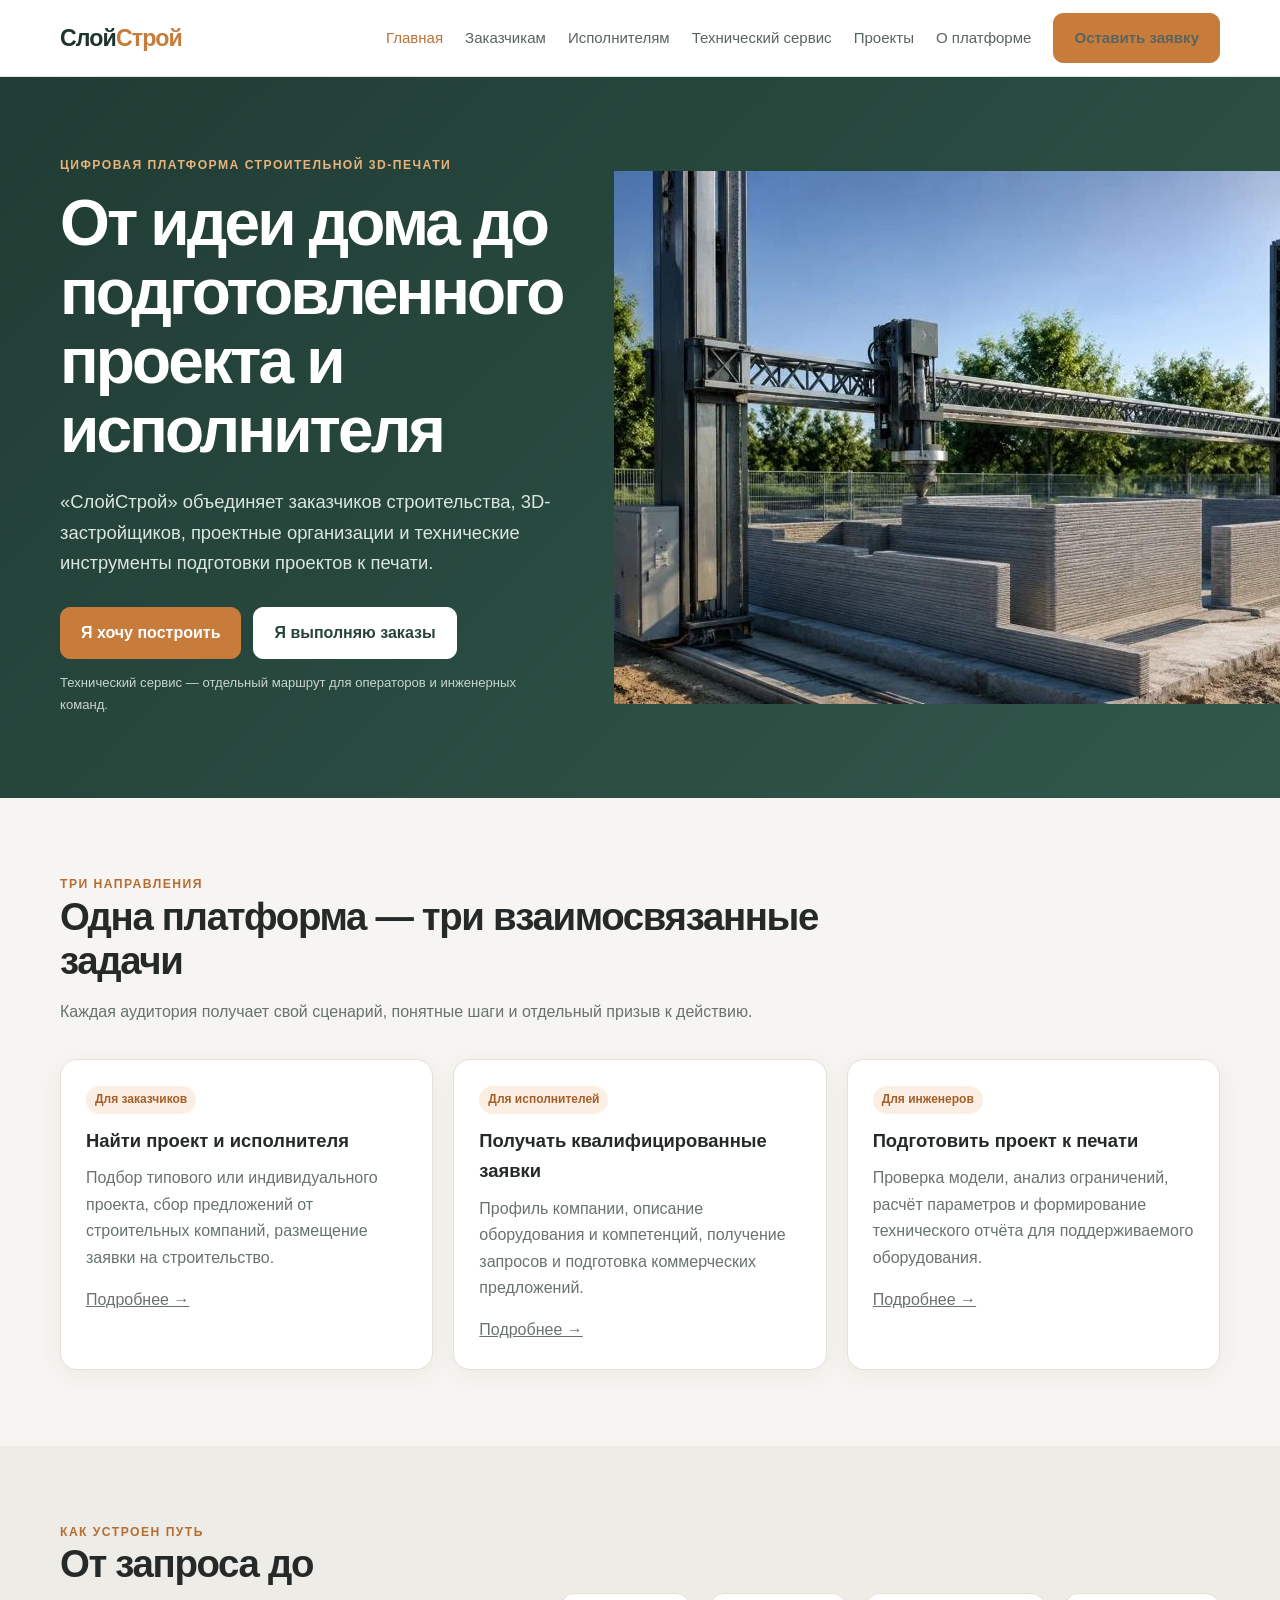
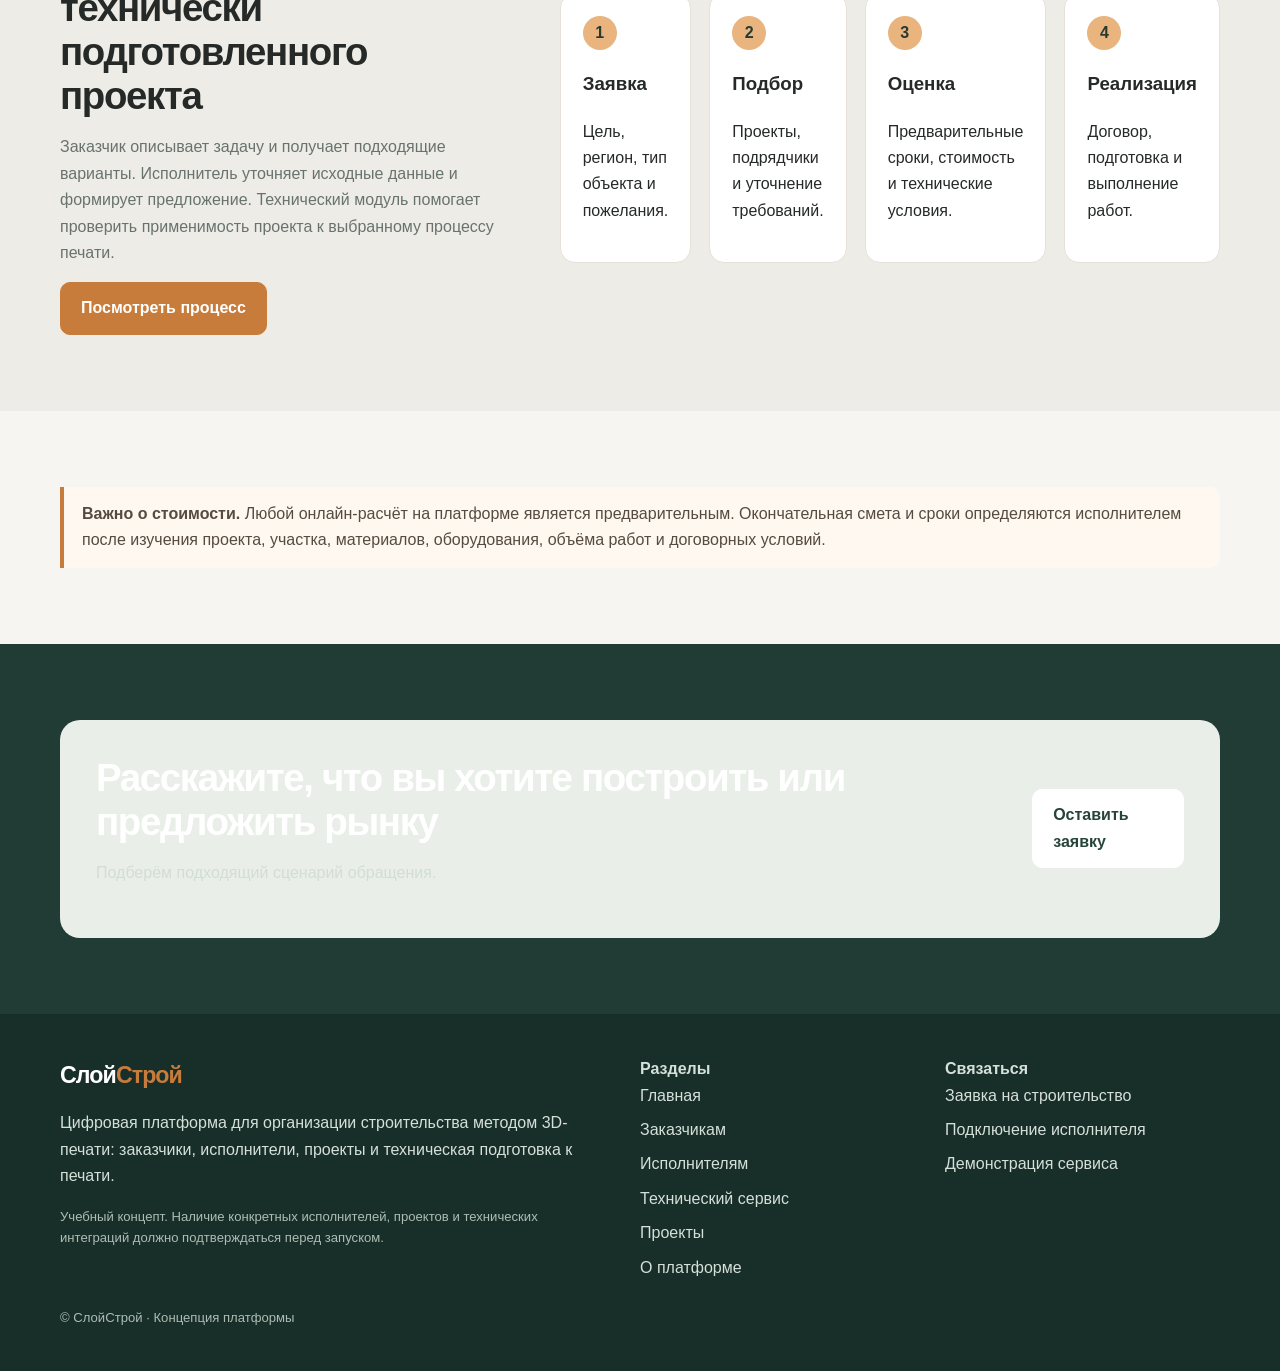
==== index.html @ fae3e363 "Add files via upload" ====
<!doctype html><html lang="ru"><head><meta charset="utf-8"><meta name="viewport" content="width=device-width,initial-scale=1"><title>Платформа строительства методом 3D-печати — СлойСтрой</title><meta name="description" content="Заказчики, 3D-застройщики, проектные организации и техническая подготовка проектов к строительной 3D-печати."><link rel="stylesheet" href="assets/styles.css"></head><body><header class="topbar"><div class="wrap nav"><a class="logo" href="index.html">Слой<span>Строй</span></a><nav class="navlinks"><a class="active" href="index.html">Главная</a><a class="" href="customers.html">Заказчикам</a><a class="" href="partners.html">Исполнителям</a><a class="" href="software.html">Технический сервис</a><a class="" href="projects.html">Проекты</a><a class="" href="about.html">О платформе</a><a class="nav-cta" href="contact.html">Оставить заявку</a></nav></div></header><main><section class="hero"><div class="wrap hero-grid"><div><div class="eyebrow">Цифровая платформа строительной 3D-печати</div><h1>От идеи дома до подготовленного проекта и исполнителя</h1><p>«СлойСтрой» объединяет заказчиков строительства, 3D-застройщиков, проектные организации и технические инструменты подготовки проектов к печати.</p><div class="hero-actions"><a class="btn" href="customers.html">Я хочу построить</a><a class="btn secondary light" href="partners.html">Я выполняю заказы</a></div><p class="hero-note">Технический сервис — отдельный маршрут для операторов и инженерных команд.</p></div><div><img src="assets/image-01.jpg" alt="Строительная 3D-печать на площадке" loading="lazy"></div></div></section>
<section class="section"><div class="wrap"><div class="section-head"><div class="eyebrow" style="color:#b66c32">Три направления</div><h2>Одна платформа — три взаимосвязанные задачи</h2><p class="muted">Каждая аудитория получает свой сценарий, понятные шаги и отдельный призыв к действию.</p></div><div class="cards"><article class="card"><span class="tag">Для заказчиков</span><h3>Найти проект и исполнителя</h3><p>Подбор типового или индивидуального проекта, сбор предложений от строительных компаний, размещение заявки на строительство.</p><p style="margin-top:16px"><a href="customers.html">Подробнее →</a></p></article><article class="card"><span class="tag">Для исполнителей</span><h3>Получать квалифицированные заявки</h3><p>Профиль компании, описание оборудования и компетенций, получение запросов и подготовка коммерческих предложений.</p><p style="margin-top:16px"><a href="partners.html">Подробнее →</a></p></article><article class="card"><span class="tag">Для инженеров</span><h3>Подготовить проект к печати</h3><p>Проверка модели, анализ ограничений, расчёт параметров и формирование технического отчёта для поддерживаемого оборудования.</p><p style="margin-top:16px"><a href="software.html">Подробнее →</a></p></article></div></div></section>
<section class="section alt"><div class="wrap split"><div><div class="eyebrow" style="color:#b66c32">Как устроен путь</div><h2>От запроса до технически подготовленного проекта</h2><p class="muted">Заказчик описывает задачу и получает подходящие варианты. Исполнитель уточняет исходные данные и формирует предложение. Технический модуль помогает проверить применимость проекта к выбранному процессу печати.</p><a class="btn" href="about.html">Посмотреть процесс</a></div><div class="steps"><div class="step"><div class="num">1</div><h3>Заявка</h3><p>Цель, регион, тип объекта и пожелания.</p></div><div class="step"><div class="num">2</div><h3>Подбор</h3><p>Проекты, подрядчики и уточнение требований.</p></div><div class="step"><div class="num">3</div><h3>Оценка</h3><p>Предварительные сроки, стоимость и технические условия.</p></div><div class="step"><div class="num">4</div><h3>Реализация</h3><p>Договор, подготовка и выполнение работ.</p></div></div></div></section>
<section class="section"><div class="wrap"><div class="notice"><b>Важно о стоимости.</b> Любой онлайн-расчёт на платформе является предварительным. Окончательная смета и сроки определяются исполнителем после изучения проекта, участка, материалов, оборудования, объёма работ и договорных условий.</div></div></section>
<section class="section dark"><div class="wrap cta"><div><h2>Расскажите, что вы хотите построить или предложить рынку</h2><p class="muted">Подберём подходящий сценарий обращения.</p></div><a class="btn light" href="contact.html">Оставить заявку</a></div></section></main><footer class="footer"><div class="wrap footer-grid"><div><a class="logo" href="index.html" style="color:#fff">Слой<span>Строй</span></a><p>Цифровая платформа для организации строительства методом 3D-печати: заказчики, исполнители, проекты и техническая подготовка к печати.</p><p class="small">Учебный концепт. Наличие конкретных исполнителей, проектов и технических интеграций должно подтверждаться перед запуском.</p></div><div><b>Разделы</b><div class="footer-links"><a class="active" href="index.html">Главная</a><a class="" href="customers.html">Заказчикам</a><a class="" href="partners.html">Исполнителям</a><a class="" href="software.html">Технический сервис</a><a class="" href="projects.html">Проекты</a><a class="" href="about.html">О платформе</a></div></div><div><b>Связаться</b><div class="footer-links"><a href="contact.html">Заявка на строительство</a><a href="contact.html">Подключение исполнителя</a><a href="contact.html">Демонстрация сервиса</a></div></div></div><div class="wrap small" style="margin-top:26px">© СлойСтрой · Концепция платформы</div></footer></body></html>
---- assets/styles.css ----
*{box-sizing:border-box}html{scroll-behavior:smooth}body{margin:0;font-family:Inter,-apple-system,BlinkMacSystemFont,"Segoe UI",Arial,sans-serif;background:#f7f5f1;color:#252a28;line-height:1.65}a{color:inherit}.wrap{width:min(1160px,calc(100% - 40px));margin:auto}.topbar{position:sticky;top:0;z-index:20;background:rgba(255,255,255,.94);backdrop-filter:blur(12px);border-bottom:1px solid #e7e2da}.nav{min-height:76px;display:flex;align-items:center;justify-content:space-between;gap:24px}.logo{text-decoration:none;font-weight:850;font-size:1.45rem;letter-spacing:-.04em;color:#20342f}.logo span{color:#c77c3b}.navlinks{display:flex;gap:22px;align-items:center;flex-wrap:wrap}.navlinks a{text-decoration:none;color:#59645f;font-size:.94rem}.navlinks a:hover,.navlinks a.active{color:#bd7135}.nav-cta,.btn{display:inline-flex;align-items:center;justify-content:center;padding:12px 20px;border-radius:10px;text-decoration:none;font-weight:700;background:#c77c3b;color:#fff;border:1px solid #c77c3b;cursor:pointer}.btn.secondary{background:transparent;color:#27443b;border-color:#b8c4bd}.btn.light{background:#fff;color:#27443b;border-color:#fff}.hero{padding:78px 0 70px;background:linear-gradient(135deg,#203c34,#31574b);color:#fff}.hero-grid{display:grid;grid-template-columns:1.05fr .95fr;gap:52px;align-items:center}.eyebrow{text-transform:uppercase;letter-spacing:.12em;font-size:.76rem;font-weight:800;color:#e8b47d}.hero h1{font-size:clamp(2.35rem,5vw,4.35rem);line-height:1.08;letter-spacing:-.045em;margin:14px 0 22px;max-width:760px}.hero p{font-size:1.15rem;color:#dbe6df;max-width:650px}.hero-actions{display:flex;gap:12px;flex-wrap:wrap;margin-top:28px}.hero-img{width:100%;aspect-ratio:4/3;object-fit:cover;border-radius:22px;box-shadow:0 24px 60px #13282066}.hero-note{font-size:.82rem!important;color:#c8d5cd!important}.section{padding:76px 0}.section.alt{background:#eeece6}.section.dark{background:#203c34;color:#fff}.section-head{max-width:760px;margin-bottom:34px}.section h2{font-size:clamp(1.8rem,3vw,2.7rem);line-height:1.15;letter-spacing:-.035em;margin:0 0 14px}.muted{color:#68736e}.dark .muted{color:#d1ddd6}.cards{display:grid;grid-template-columns:repeat(3,1fr);gap:20px}.card{background:#fff;border:1px solid #e5e1d9;border-radius:17px;padding:25px;box-shadow:0 6px 24px #243b3010}.card h3{margin:0 0 9px;font-size:1.15rem}.card p{margin:0;color:#68736e}.card .tag{display:inline-block;color:#a65e28;background:#fbefe4;padding:4px 9px;border-radius:20px;font-size:.75rem;font-weight:800;margin-bottom:12px}.steps{display:grid;grid-template-columns:repeat(4,1fr);gap:18px}.step{padding:22px;background:#fff;border-radius:15px;border:1px solid #e5e1d9}.num{width:34px;height:34px;border-radius:50%;display:grid;place-items:center;background:#e9b47e;color:#263a32;font-weight:900;margin-bottom:14px}.split{display:grid;grid-template-columns:1fr 1fr;gap:44px;align-items:center}.photo-grid{display:grid;grid-template-columns:repeat(2,1fr);gap:16px}.photo-grid img{width:100%;aspect-ratio:4/3;object-fit:cover;border-radius:15px}.photo-grid figure{margin:0}.photo-grid figcaption{font-size:.82rem;color:#68736e;margin-top:7px}.list{padding-left:20px}.list li{margin:8px 0}.notice{border-left:4px solid #c77c3b;padding:14px 18px;background:#fff8f0;border-radius:0 10px 10px 0;color:#554b40}.dark .notice{background:#2c4a40;color:#e6eee9}.cta{padding:36px;border-radius:20px;background:#e9eee9;display:flex;justify-content:space-between;gap:25px;align-items:center}.cta h2{margin:0}.formbox{max-width:720px;background:#fff;border:1px solid #e5e1d9;padding:28px;border-radius:18px}.formgrid{display:grid;grid-template-columns:1fr 1fr;gap:14px}label{display:block;font-weight:700;font-size:.9rem}input,select,textarea{width:100%;margin-top:6px;padding:12px;border:1px solid #d8d9d3;border-radius:9px;font:inherit;background:#fff}textarea{min-height:120px}.full{grid-column:1/-1}.form-hint{font-size:.82rem;color:#77817c}.footer{background:#182e28;color:#d5e0d9;padding:42px 0}.footer-grid{display:grid;grid-template-columns:2fr 1fr 1fr;gap:30px}.footer a{color:#d5e0d9;text-decoration:none}.footer-links{display:grid;gap:8px}.small{font-size:.82rem;color:#aebdb4}.page-title{padding:58px 0 42px;background:#e9eee9}.page-title h1{font-size:clamp(2rem,4vw,3.2rem);line-height:1.1;margin:0 0 12px;letter-spacing:-.04em}.breadcrumbs{font-size:.82rem;color:#748078;margin-bottom:14px}.pill{display:inline-block;border:1px solid #d6dcd6;border-radius:30px;padding:6px 11px;margin:4px;font-size:.82rem;color:#53625a}.placeholder{padding:26px;background:#f4f0e9;border:1px dashed #c8b9a5;border-radius:14px;color:#655b50}@media(max-width:900px){.nav{align-items:flex-start;padding:16px 0;flex-direction:column}.navlinks{gap:12px}.hero-grid,.split{grid-template-columns:1fr}.cards{grid-template-columns:repeat(2,1fr)}.steps{grid-template-columns:repeat(2,1fr)}.footer-grid{grid-template-columns:1fr 1fr}}@media(max-width:600px){.wrap{width:min(100% - 28px,1160px)}.hero{padding:54px 0}.section{padding:54px 0}.cards,.steps,.photo-grid,.formgrid,.footer-grid{grid-template-columns:1fr}.cta{display:block;padding:25px}.cta .btn{margin-top:18px}.navlinks a{font-size:.88rem}}
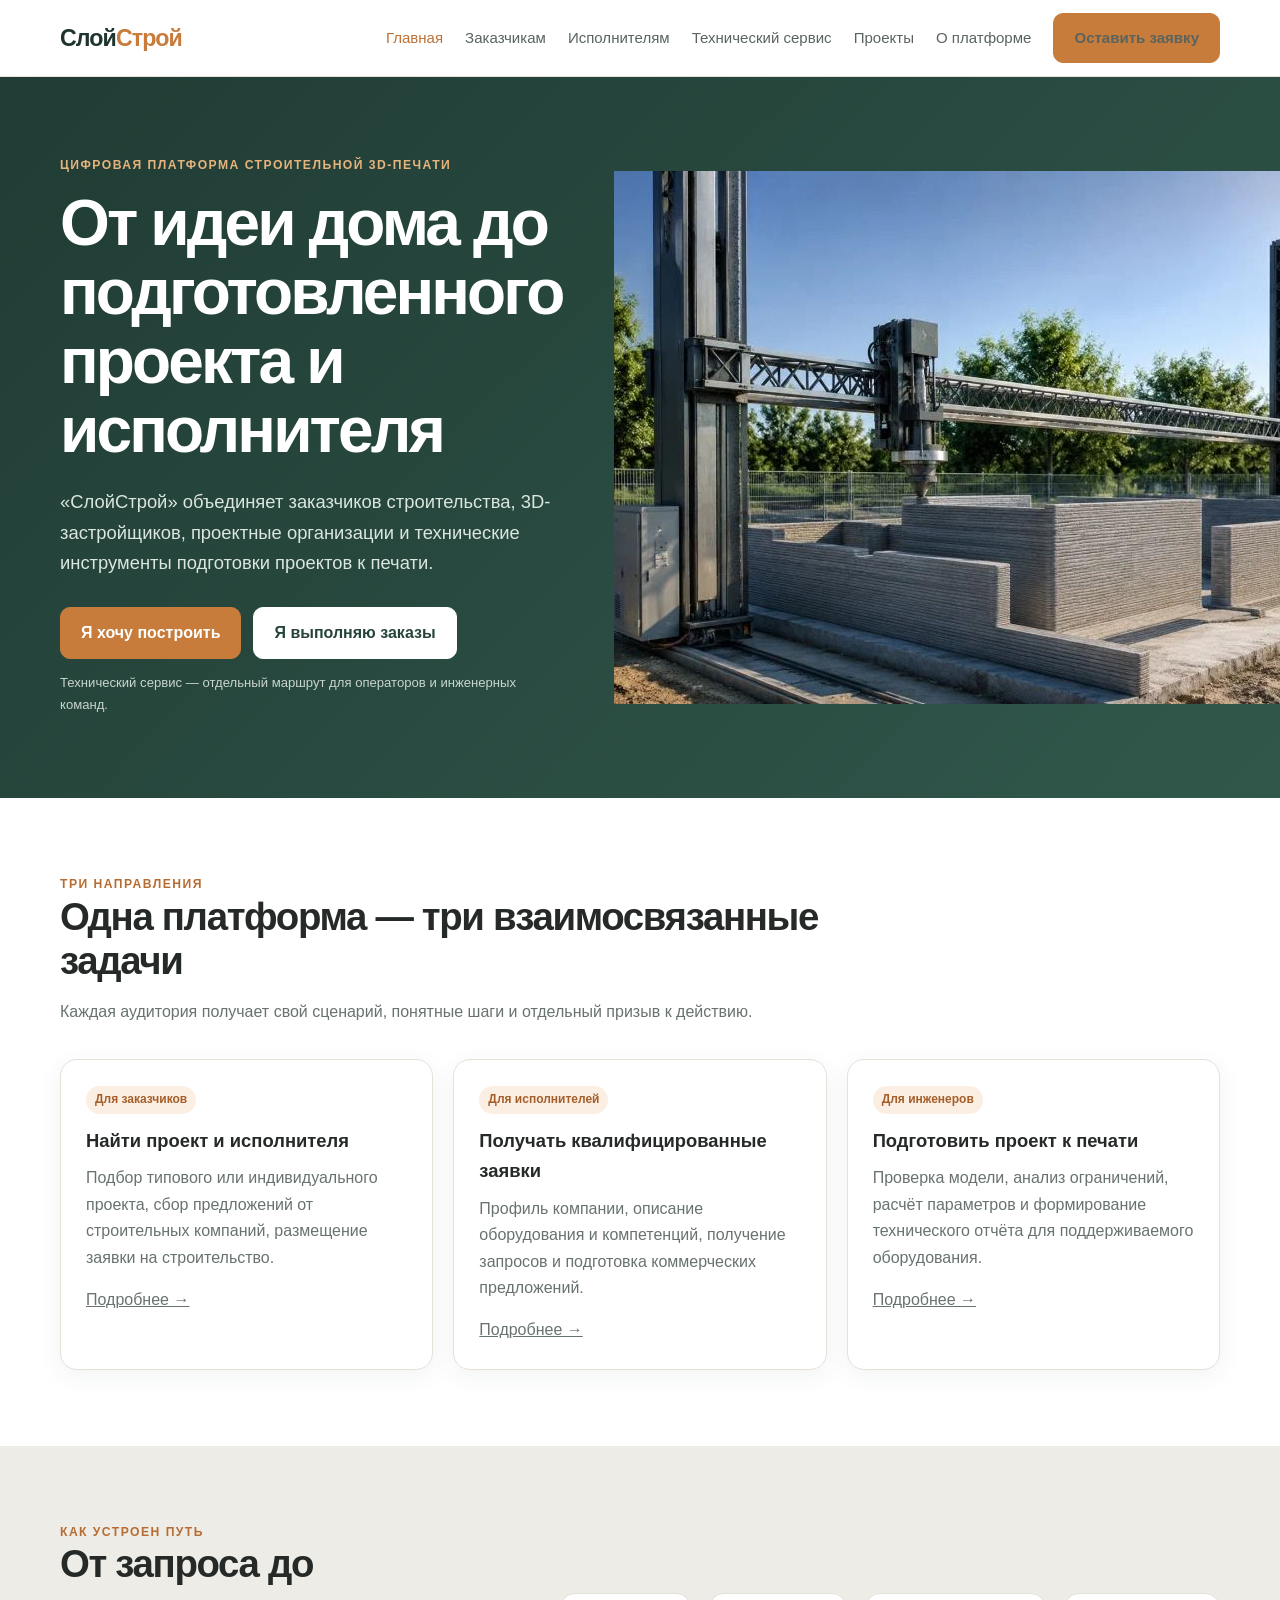
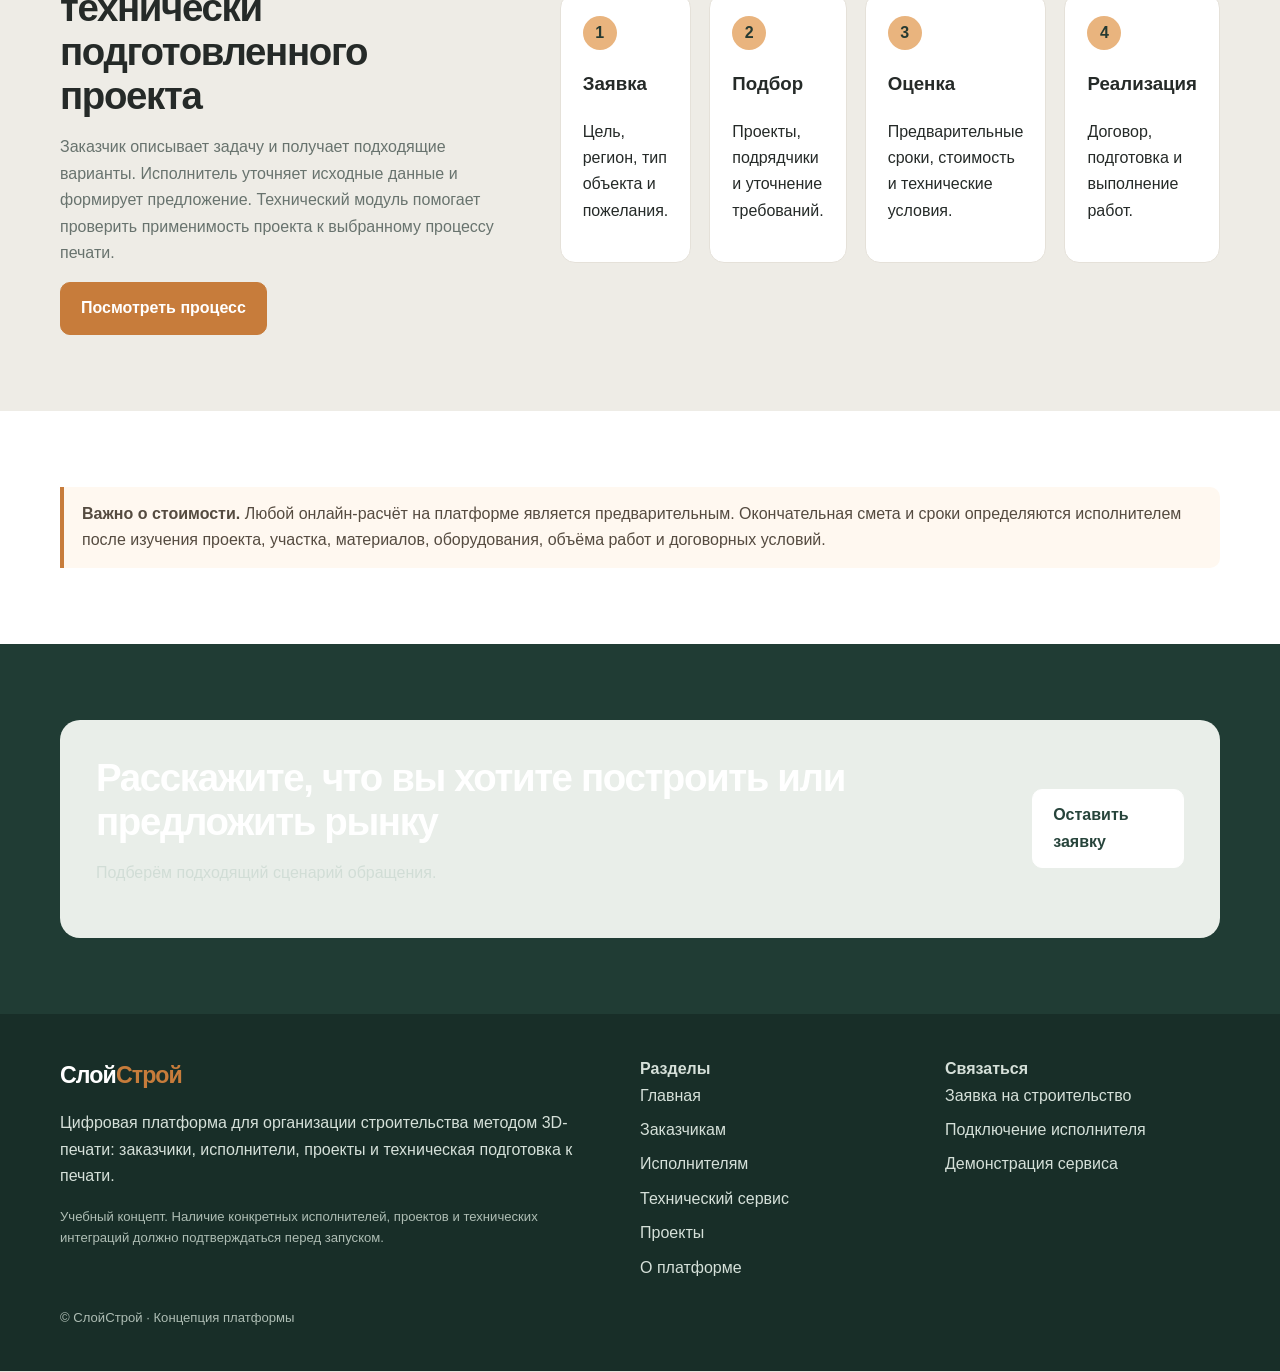
==== commit 09dfa0a3: "Refactor index.html structure and Yandex.Metrika script" ====
--- a/index.html
+++ b/index.html
@@ -1,5 +1,44 @@
-<!doctype html><html lang="ru"><head><meta charset="utf-8"><meta name="viewport" content="width=device-width,initial-scale=1"><title>Платформа строительства методом 3D-печати — СлойСтрой</title><meta name="description" content="Заказчики, 3D-застройщики, проектные организации и техническая подготовка проектов к строительной 3D-печати."><link rel="stylesheet" href="assets/styles.css"></head><body><header class="topbar"><div class="wrap nav"><a class="logo" href="index.html">Слой<span>Строй</span></a><nav class="navlinks"><a class="active" href="index.html">Главная</a><a class="" href="customers.html">Заказчикам</a><a class="" href="partners.html">Исполнителям</a><a class="" href="software.html">Технический сервис</a><a class="" href="projects.html">Проекты</a><a class="" href="about.html">О платформе</a><a class="nav-cta" href="contact.html">Оставить заявку</a></nav></div></header><main><section class="hero"><div class="wrap hero-grid"><div><div class="eyebrow">Цифровая платформа строительной 3D-печати</div><h1>От идеи дома до подготовленного проекта и исполнителя</h1><p>«СлойСтрой» объединяет заказчиков строительства, 3D-застройщиков, проектные организации и технические инструменты подготовки проектов к печати.</p><div class="hero-actions"><a class="btn" href="customers.html">Я хочу построить</a><a class="btn secondary light" href="partners.html">Я выполняю заказы</a></div><p class="hero-note">Технический сервис — отдельный маршрут для операторов и инженерных команд.</p></div><div><img src="assets/image-01.jpg" alt="Строительная 3D-печать на площадке" loading="lazy"></div></div></section>
+<!doctype html>
+<html lang="ru">
+<head>
+<meta charset="utf-8">
+<meta name="viewport" content="width=device-width,initial-scale=1">
+<title>Платформа строительства методом 3D-печати — СлойСтрой</title>
+<meta name="description" content="Заказчики, 3D-застройщики, проектные организации и техническая подготовка проектов к строительной 3D-печати.">
+<link rel="stylesheet" href="assets/styles.css">
+<!-- Yandex.Metrika counter -->
+<script type="text/javascript">
+(function(m,e,t,r,i,k,a){
+    m[i]=m[i]||function(){(m[i].a=m[i].a||[]).push(arguments)};
+    m[i].l=1*new Date();
+    for (var j=0;j<document.scripts.length;j++){
+        if(document.scripts[j].src===r){return;}
+    }
+    k=e.createElement(t),a=e.getElementsByTagName(t)[0],
+    k.async=1,k.src=r,a.parentNode.insertBefore(k,a)
+})(window,document,'script','https://mc.yandex.ru/metrika/tag.js?id=114224733','ym');
+ym(114224733,'init',{
+    ssr:true,
+    webvisor:true,
+    clickmap:true,
+    ecommerce:"dataLayer",
+    referrer:document.referrer,
+    url:location.href,
+    accurateTrackBounce:true,
+    trackLinks:true
+});
+</script>
+<!-- /Yandex.Metrika counter -->
+</head>
+<body>
+<noscript>
+<div>
+<img src="https://mc.yandex.ru/watch/114224733"
+style="position:absolute;left:-9999px;" alt="">
+</div>
+</noscript>
+<header class="topbar"><header class="topbar"><div class="wrap nav"><a class="logo" href="index.html">Слой<span>Строй</span></a><nav class="navlinks"><a class="active" href="index.html">Главная</a><a class="" href="customers.html">Заказчикам</a><a class="" href="partners.html">Исполнителям</a><a class="" href="software.html">Технический сервис</a><a class="" href="projects.html">Проекты</a><a class="" href="about.html">О платформе</a><a class="nav-cta" href="contact.html">Оставить заявку</a></nav></div></header><main><section class="hero"><div class="wrap hero-grid"><div><div class="eyebrow">Цифровая платформа строительной 3D-печати</div><h1>От идеи дома до подготовленного проекта и исполнителя</h1><p>«СлойСтрой» объединяет заказчиков строительства, 3D-застройщиков, проектные организации и технические инструменты подготовки проектов к печати.</p><div class="hero-actions"><a class="btn" href="customers.html">Я хочу построить</a><a class="btn secondary light" href="partners.html">Я выполняю заказы</a></div><p class="hero-note">Технический сервис — отдельный маршрут для операторов и инженерных команд.</p></div><div><img src="assets/image-01.jpg" alt="Строительная 3D-печать на площадке" loading="lazy"></div></div></section>
 <section class="section"><div class="wrap"><div class="section-head"><div class="eyebrow" style="color:#b66c32">Три направления</div><h2>Одна платформа — три взаимосвязанные задачи</h2><p class="muted">Каждая аудитория получает свой сценарий, понятные шаги и отдельный призыв к действию.</p></div><div class="cards"><article class="card"><span class="tag">Для заказчиков</span><h3>Найти проект и исполнителя</h3><p>Подбор типового или индивидуального проекта, сбор предложений от строительных компаний, размещение заявки на строительство.</p><p style="margin-top:16px"><a href="customers.html">Подробнее →</a></p></article><article class="card"><span class="tag">Для исполнителей</span><h3>Получать квалифицированные заявки</h3><p>Профиль компании, описание оборудования и компетенций, получение запросов и подготовка коммерческих предложений.</p><p style="margin-top:16px"><a href="partners.html">Подробнее →</a></p></article><article class="card"><span class="tag">Для инженеров</span><h3>Подготовить проект к печати</h3><p>Проверка модели, анализ ограничений, расчёт параметров и формирование технического отчёта для поддерживаемого оборудования.</p><p style="margin-top:16px"><a href="software.html">Подробнее →</a></p></article></div></div></section>
 <section class="section alt"><div class="wrap split"><div><div class="eyebrow" style="color:#b66c32">Как устроен путь</div><h2>От запроса до технически подготовленного проекта</h2><p class="muted">Заказчик описывает задачу и получает подходящие варианты. Исполнитель уточняет исходные данные и формирует предложение. Технический модуль помогает проверить применимость проекта к выбранному процессу печати.</p><a class="btn" href="about.html">Посмотреть процесс</a></div><div class="steps"><div class="step"><div class="num">1</div><h3>Заявка</h3><p>Цель, регион, тип объекта и пожелания.</p></div><div class="step"><div class="num">2</div><h3>Подбор</h3><p>Проекты, подрядчики и уточнение требований.</p></div><div class="step"><div class="num">3</div><h3>Оценка</h3><p>Предварительные сроки, стоимость и технические условия.</p></div><div class="step"><div class="num">4</div><h3>Реализация</h3><p>Договор, подготовка и выполнение работ.</p></div></div></div></section>
 <section class="section"><div class="wrap"><div class="notice"><b>Важно о стоимости.</b> Любой онлайн-расчёт на платформе является предварительным. Окончательная смета и сроки определяются исполнителем после изучения проекта, участка, материалов, оборудования, объёма работ и договорных условий.</div></div></section>
-<section class="section dark"><div class="wrap cta"><div><h2>Расскажите, что вы хотите построить или предложить рынку</h2><p class="muted">Подберём подходящий сценарий обращения.</p></div><a class="btn light" href="contact.html">Оставить заявку</a></div></section></main><footer class="footer"><div class="wrap footer-grid"><div><a class="logo" href="index.html" style="color:#fff">Слой<span>Строй</span></a><p>Цифровая платформа для организации строительства методом 3D-печати: заказчики, исполнители, проекты и техническая подготовка к печати.</p><p class="small">Учебный концепт. Наличие конкретных исполнителей, проектов и технических интеграций должно подтверждаться перед запуском.</p></div><div><b>Разделы</b><div class="footer-links"><a class="active" href="index.html">Главная</a><a class="" href="customers.html">Заказчикам</a><a class="" href="partners.html">Исполнителям</a><a class="" href="software.html">Технический сервис</a><a class="" href="projects.html">Проекты</a><a class="" href="about.html">О платформе</a></div></div><div><b>Связаться</b><div class="footer-links"><a href="contact.html">Заявка на строительство</a><a href="contact.html">Подключение исполнителя</a><a href="contact.html">Демонстрация сервиса</a></div></div></div><div class="wrap small" style="margin-top:26px">© СлойСтрой · Концепция платформы</div></footer></body></html>+<section class="section dark"><div class="wrap cta"><div><h2>Расскажите, что вы хотите построить или предложить рынку</h2><p class="muted">Подберём подходящий сценарий обращения.</p></div><a class="btn light" href="contact.html">Оставить заявку</a></div></section></main><footer class="footer"><div class="wrap footer-grid"><div><a class="logo" href="index.html" style="color:#fff">Слой<span>Строй</span></a><p>Цифровая платформа для организации строительства методом 3D-печати: заказчики, исполнители, проекты и техническая подготовка к печати.</p><p class="small">Учебный концепт. Наличие конкретных исполнителей, проектов и технических интеграций должно подтверждаться перед запуском.</p></div><div><b>Разделы</b><div class="footer-links"><a class="active" href="index.html">Главная</a><a class="" href="customers.html">Заказчикам</a><a class="" href="partners.html">Исполнителям</a><a class="" href="software.html">Технический сервис</a><a class="" href="projects.html">Проекты</a><a class="" href="about.html">О платформе</a></div></div><div><b>Связаться</b><div class="footer-links"><a href="contact.html">Заявка на строительство</a><a href="contact.html">Подключение исполнителя</a><a href="contact.html">Демонстрация сервиса</a></div></div></div><div class="wrap small" style="margin-top:26px">© СлойСтрой · Концепция платформы</div></footer></body></html>
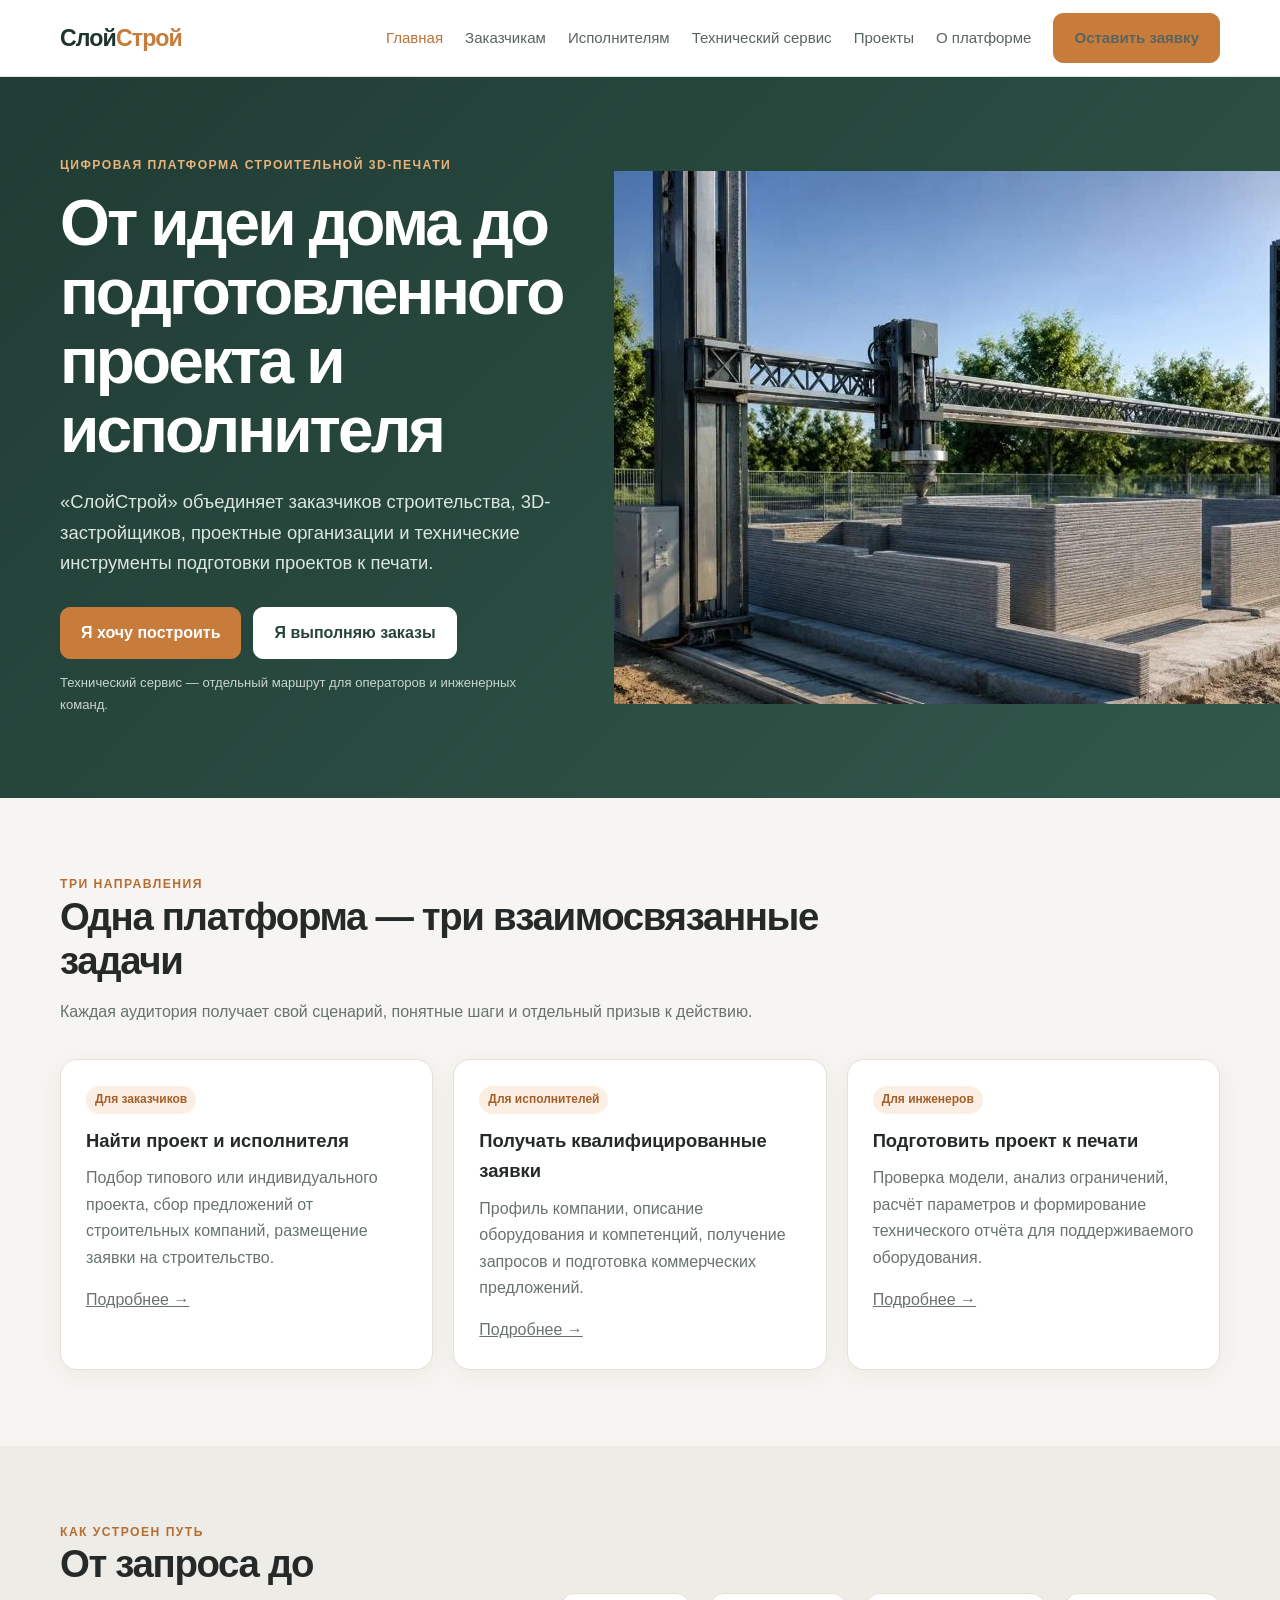
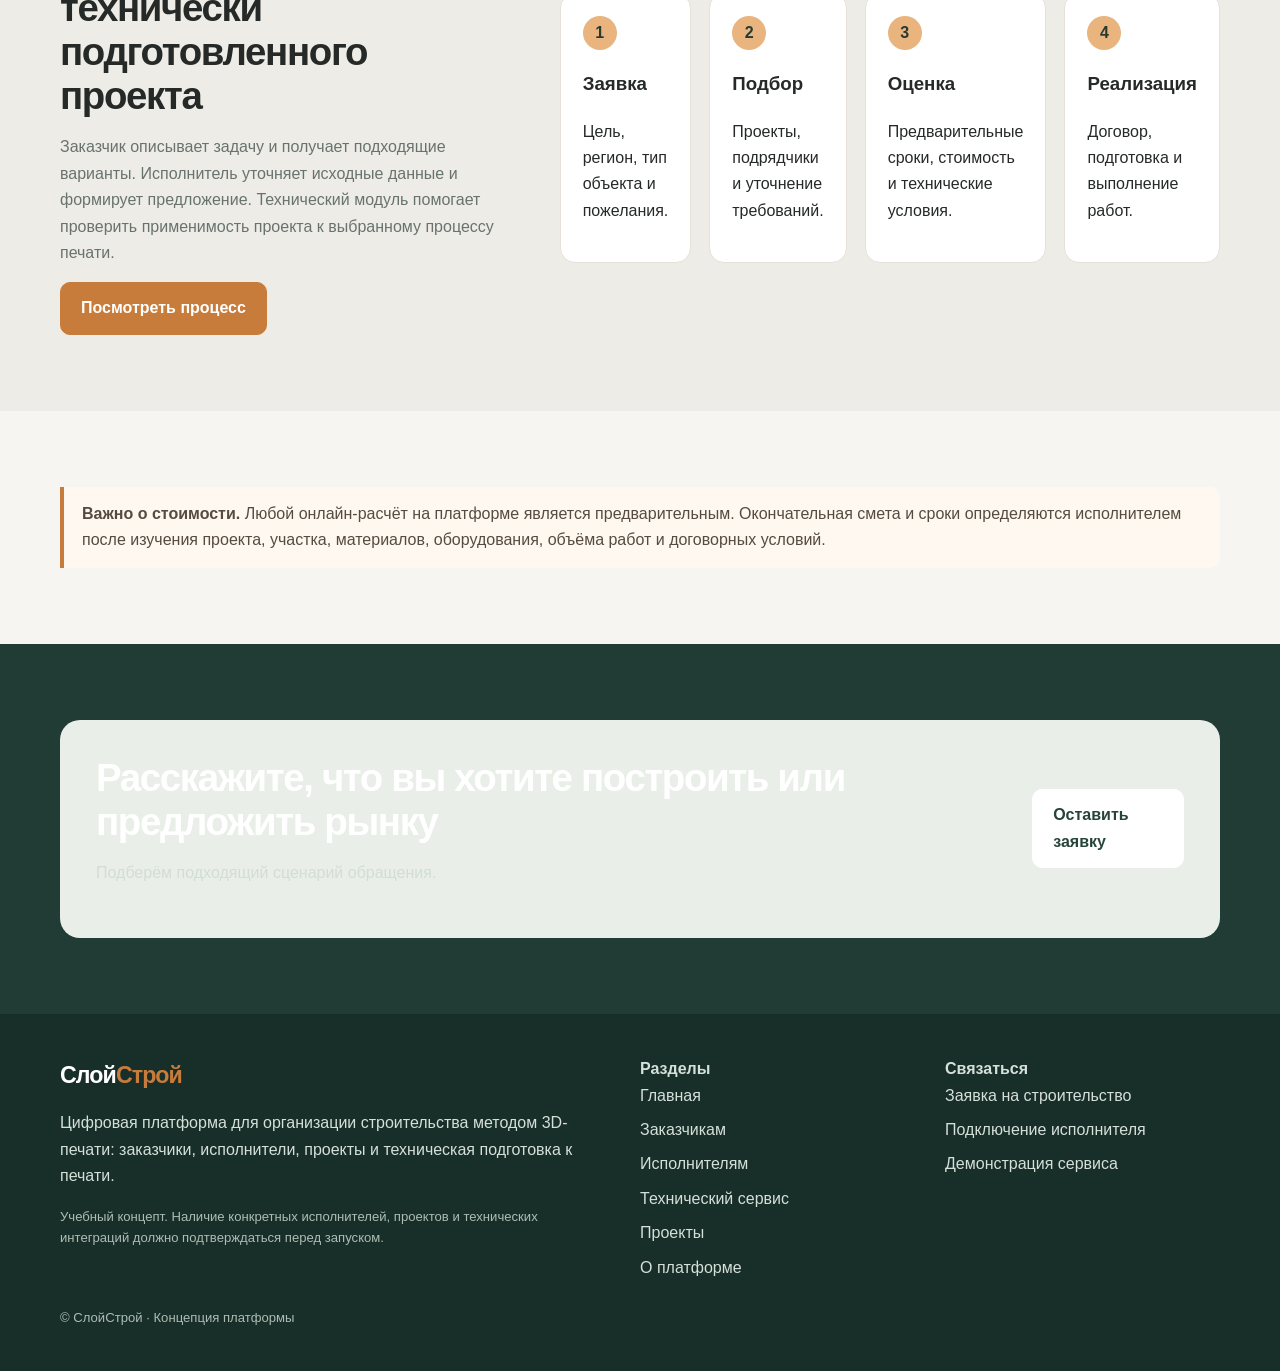
==== commit 7cf2afc4: "Add files via upload" ====
--- a/index.html
+++ b/index.html
@@ -1,12 +1,4 @@
-<!doctype html>
-<html lang="ru">
-<head>
-<meta charset="utf-8">
-<meta name="viewport" content="width=device-width,initial-scale=1">
-<title>Платформа строительства методом 3D-печати — СлойСтрой</title>
-<meta name="description" content="Заказчики, 3D-застройщики, проектные организации и техническая подготовка проектов к строительной 3D-печати.">
-<link rel="stylesheet" href="assets/styles.css">
-<!-- Yandex.Metrika counter -->
+<!doctype html><html lang="ru"><head><meta charset="utf-8"><meta name="viewport" content="width=device-width,initial-scale=1"><title>Платформа строительства методом 3D-печати — СлойСтрой</title><meta name="description" content="Заказчики, 3D-застройщики, проектные организации и техническая подготовка проектов к строительной 3D-печати."><link rel="stylesheet" href="assets/styles.css"><!-- Yandex.Metrika counter -->
 <script type="text/javascript">
 (function(m,e,t,r,i,k,a){
     m[i]=m[i]||function(){(m[i].a=m[i].a||[]).push(arguments)};
@@ -17,6 +9,7 @@
     k=e.createElement(t),a=e.getElementsByTagName(t)[0],
     k.async=1,k.src=r,a.parentNode.insertBefore(k,a)
 })(window,document,'script','https://mc.yandex.ru/metrika/tag.js?id=114224733','ym');
+
 ym(114224733,'init',{
     ssr:true,
     webvisor:true,
@@ -29,16 +22,14 @@
 });
 </script>
 <!-- /Yandex.Metrika counter -->
-</head>
-<body>
+</head><body>
 <noscript>
 <div>
 <img src="https://mc.yandex.ru/watch/114224733"
 style="position:absolute;left:-9999px;" alt="">
 </div>
-</noscript>
-<header class="topbar"><header class="topbar"><div class="wrap nav"><a class="logo" href="index.html">Слой<span>Строй</span></a><nav class="navlinks"><a class="active" href="index.html">Главная</a><a class="" href="customers.html">Заказчикам</a><a class="" href="partners.html">Исполнителям</a><a class="" href="software.html">Технический сервис</a><a class="" href="projects.html">Проекты</a><a class="" href="about.html">О платформе</a><a class="nav-cta" href="contact.html">Оставить заявку</a></nav></div></header><main><section class="hero"><div class="wrap hero-grid"><div><div class="eyebrow">Цифровая платформа строительной 3D-печати</div><h1>От идеи дома до подготовленного проекта и исполнителя</h1><p>«СлойСтрой» объединяет заказчиков строительства, 3D-застройщиков, проектные организации и технические инструменты подготовки проектов к печати.</p><div class="hero-actions"><a class="btn" href="customers.html">Я хочу построить</a><a class="btn secondary light" href="partners.html">Я выполняю заказы</a></div><p class="hero-note">Технический сервис — отдельный маршрут для операторов и инженерных команд.</p></div><div><img src="assets/image-01.jpg" alt="Строительная 3D-печать на площадке" loading="lazy"></div></div></section>
+</noscript><header class="topbar"><div class="wrap nav"><a class="logo" href="index.html">Слой<span>Строй</span></a><nav class="navlinks"><a class="active" href="index.html">Главная</a><a class="" href="customers.html">Заказчикам</a><a class="" href="partners.html">Исполнителям</a><a class="" href="software.html">Технический сервис</a><a class="" href="projects.html">Проекты</a><a class="" href="about.html">О платформе</a><a class="nav-cta" href="contact.html">Оставить заявку</a></nav></div></header><main><section class="hero"><div class="wrap hero-grid"><div><div class="eyebrow">Цифровая платформа строительной 3D-печати</div><h1>От идеи дома до подготовленного проекта и исполнителя</h1><p>«СлойСтрой» объединяет заказчиков строительства, 3D-застройщиков, проектные организации и технические инструменты подготовки проектов к печати.</p><div class="hero-actions"><a class="btn" href="customers.html">Я хочу построить</a><a class="btn secondary light" href="partners.html">Я выполняю заказы</a></div><p class="hero-note">Технический сервис — отдельный маршрут для операторов и инженерных команд.</p></div><div><img src="assets/image-01.jpg" alt="Строительная 3D-печать на площадке" loading="lazy"></div></div></section>
 <section class="section"><div class="wrap"><div class="section-head"><div class="eyebrow" style="color:#b66c32">Три направления</div><h2>Одна платформа — три взаимосвязанные задачи</h2><p class="muted">Каждая аудитория получает свой сценарий, понятные шаги и отдельный призыв к действию.</p></div><div class="cards"><article class="card"><span class="tag">Для заказчиков</span><h3>Найти проект и исполнителя</h3><p>Подбор типового или индивидуального проекта, сбор предложений от строительных компаний, размещение заявки на строительство.</p><p style="margin-top:16px"><a href="customers.html">Подробнее →</a></p></article><article class="card"><span class="tag">Для исполнителей</span><h3>Получать квалифицированные заявки</h3><p>Профиль компании, описание оборудования и компетенций, получение запросов и подготовка коммерческих предложений.</p><p style="margin-top:16px"><a href="partners.html">Подробнее →</a></p></article><article class="card"><span class="tag">Для инженеров</span><h3>Подготовить проект к печати</h3><p>Проверка модели, анализ ограничений, расчёт параметров и формирование технического отчёта для поддерживаемого оборудования.</p><p style="margin-top:16px"><a href="software.html">Подробнее →</a></p></article></div></div></section>
 <section class="section alt"><div class="wrap split"><div><div class="eyebrow" style="color:#b66c32">Как устроен путь</div><h2>От запроса до технически подготовленного проекта</h2><p class="muted">Заказчик описывает задачу и получает подходящие варианты. Исполнитель уточняет исходные данные и формирует предложение. Технический модуль помогает проверить применимость проекта к выбранному процессу печати.</p><a class="btn" href="about.html">Посмотреть процесс</a></div><div class="steps"><div class="step"><div class="num">1</div><h3>Заявка</h3><p>Цель, регион, тип объекта и пожелания.</p></div><div class="step"><div class="num">2</div><h3>Подбор</h3><p>Проекты, подрядчики и уточнение требований.</p></div><div class="step"><div class="num">3</div><h3>Оценка</h3><p>Предварительные сроки, стоимость и технические условия.</p></div><div class="step"><div class="num">4</div><h3>Реализация</h3><p>Договор, подготовка и выполнение работ.</p></div></div></div></section>
 <section class="section"><div class="wrap"><div class="notice"><b>Важно о стоимости.</b> Любой онлайн-расчёт на платформе является предварительным. Окончательная смета и сроки определяются исполнителем после изучения проекта, участка, материалов, оборудования, объёма работ и договорных условий.</div></div></section>
-<section class="section dark"><div class="wrap cta"><div><h2>Расскажите, что вы хотите построить или предложить рынку</h2><p class="muted">Подберём подходящий сценарий обращения.</p></div><a class="btn light" href="contact.html">Оставить заявку</a></div></section></main><footer class="footer"><div class="wrap footer-grid"><div><a class="logo" href="index.html" style="color:#fff">Слой<span>Строй</span></a><p>Цифровая платформа для организации строительства методом 3D-печати: заказчики, исполнители, проекты и техническая подготовка к печати.</p><p class="small">Учебный концепт. Наличие конкретных исполнителей, проектов и технических интеграций должно подтверждаться перед запуском.</p></div><div><b>Разделы</b><div class="footer-links"><a class="active" href="index.html">Главная</a><a class="" href="customers.html">Заказчикам</a><a class="" href="partners.html">Исполнителям</a><a class="" href="software.html">Технический сервис</a><a class="" href="projects.html">Проекты</a><a class="" href="about.html">О платформе</a></div></div><div><b>Связаться</b><div class="footer-links"><a href="contact.html">Заявка на строительство</a><a href="contact.html">Подключение исполнителя</a><a href="contact.html">Демонстрация сервиса</a></div></div></div><div class="wrap small" style="margin-top:26px">© СлойСтрой · Концепция платформы</div></footer></body></html>
+<section class="section dark"><div class="wrap cta"><div><h2>Расскажите, что вы хотите построить или предложить рынку</h2><p class="muted">Подберём подходящий сценарий обращения.</p></div><a class="btn light" href="contact.html">Оставить заявку</a></div></section></main><footer class="footer"><div class="wrap footer-grid"><div><a class="logo" href="index.html" style="color:#fff">Слой<span>Строй</span></a><p>Цифровая платформа для организации строительства методом 3D-печати: заказчики, исполнители, проекты и техническая подготовка к печати.</p><p class="small">Учебный концепт. Наличие конкретных исполнителей, проектов и технических интеграций должно подтверждаться перед запуском.</p></div><div><b>Разделы</b><div class="footer-links"><a class="active" href="index.html">Главная</a><a class="" href="customers.html">Заказчикам</a><a class="" href="partners.html">Исполнителям</a><a class="" href="software.html">Технический сервис</a><a class="" href="projects.html">Проекты</a><a class="" href="about.html">О платформе</a></div></div><div><b>Связаться</b><div class="footer-links"><a href="contact.html">Заявка на строительство</a><a href="contact.html">Подключение исполнителя</a><a href="contact.html">Демонстрация сервиса</a></div></div></div><div class="wrap small" style="margin-top:26px">© СлойСтрой · Концепция платформы</div></footer></body></html>
